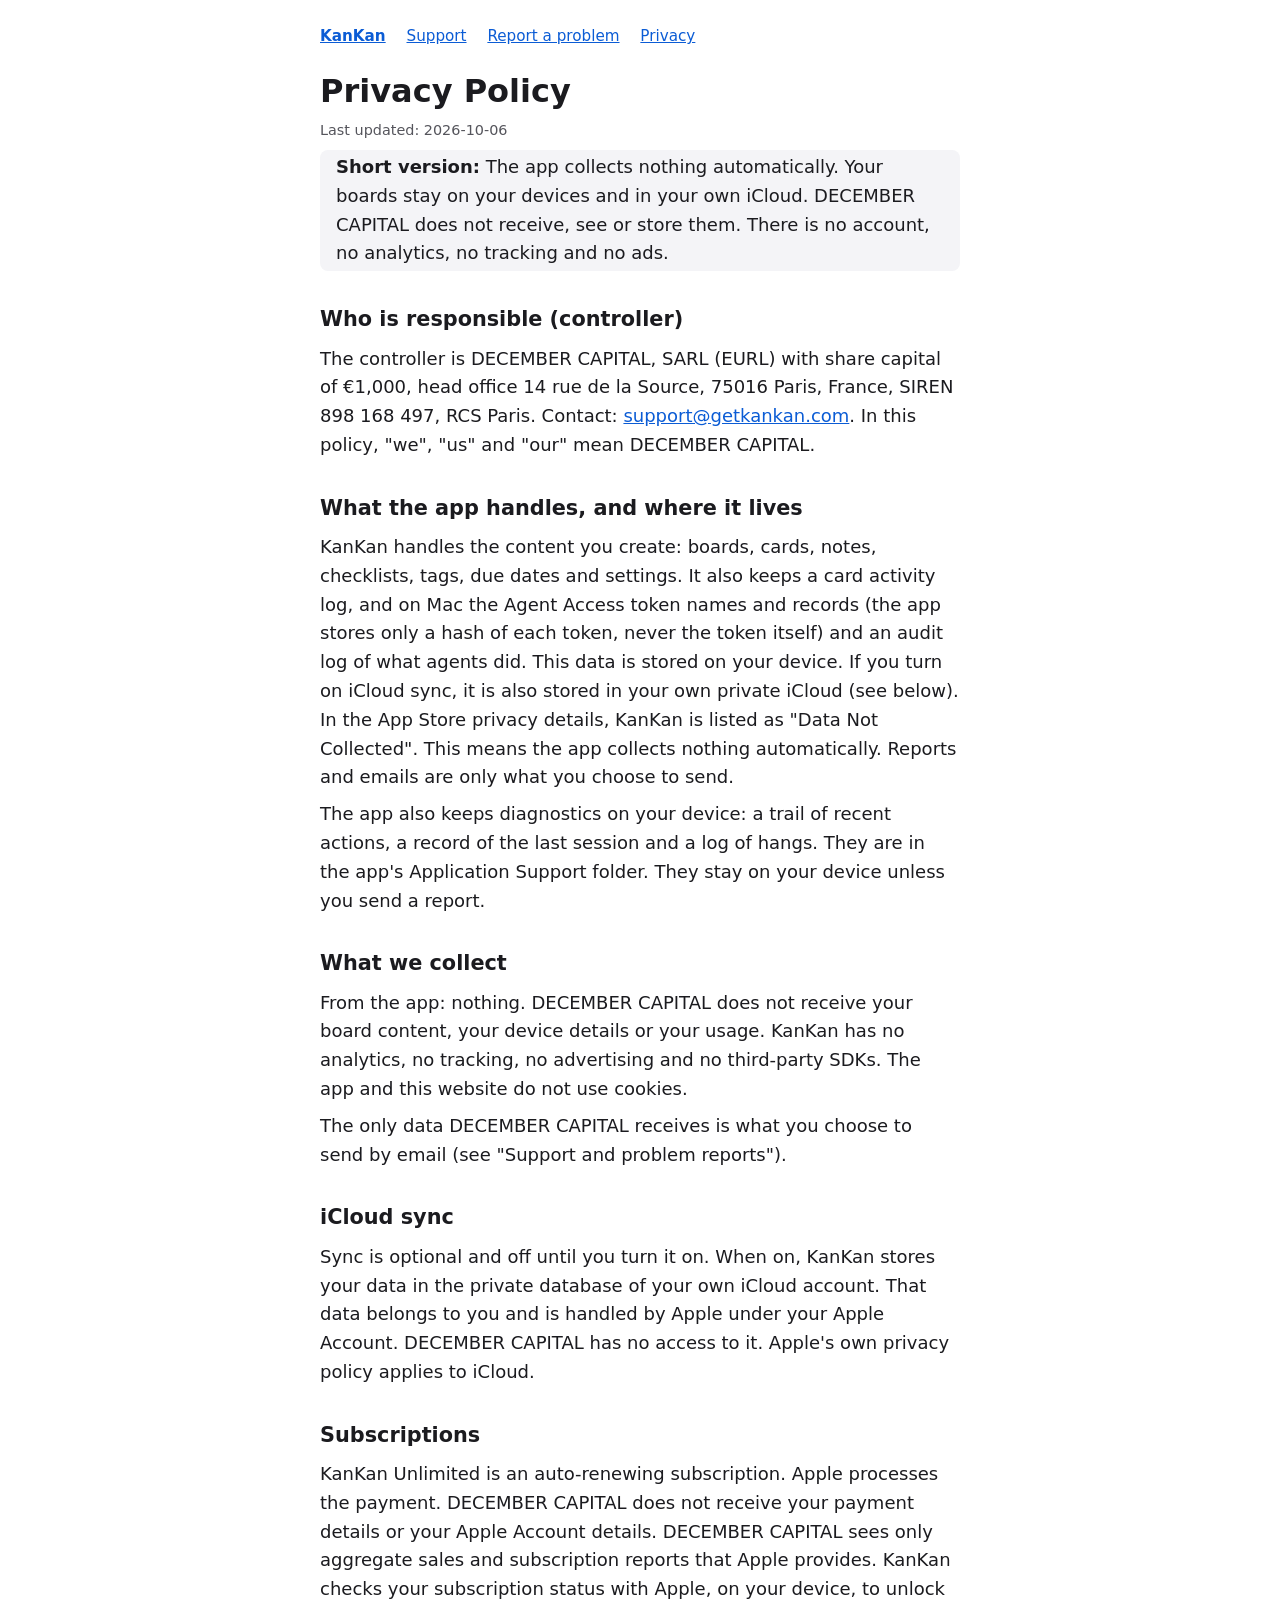
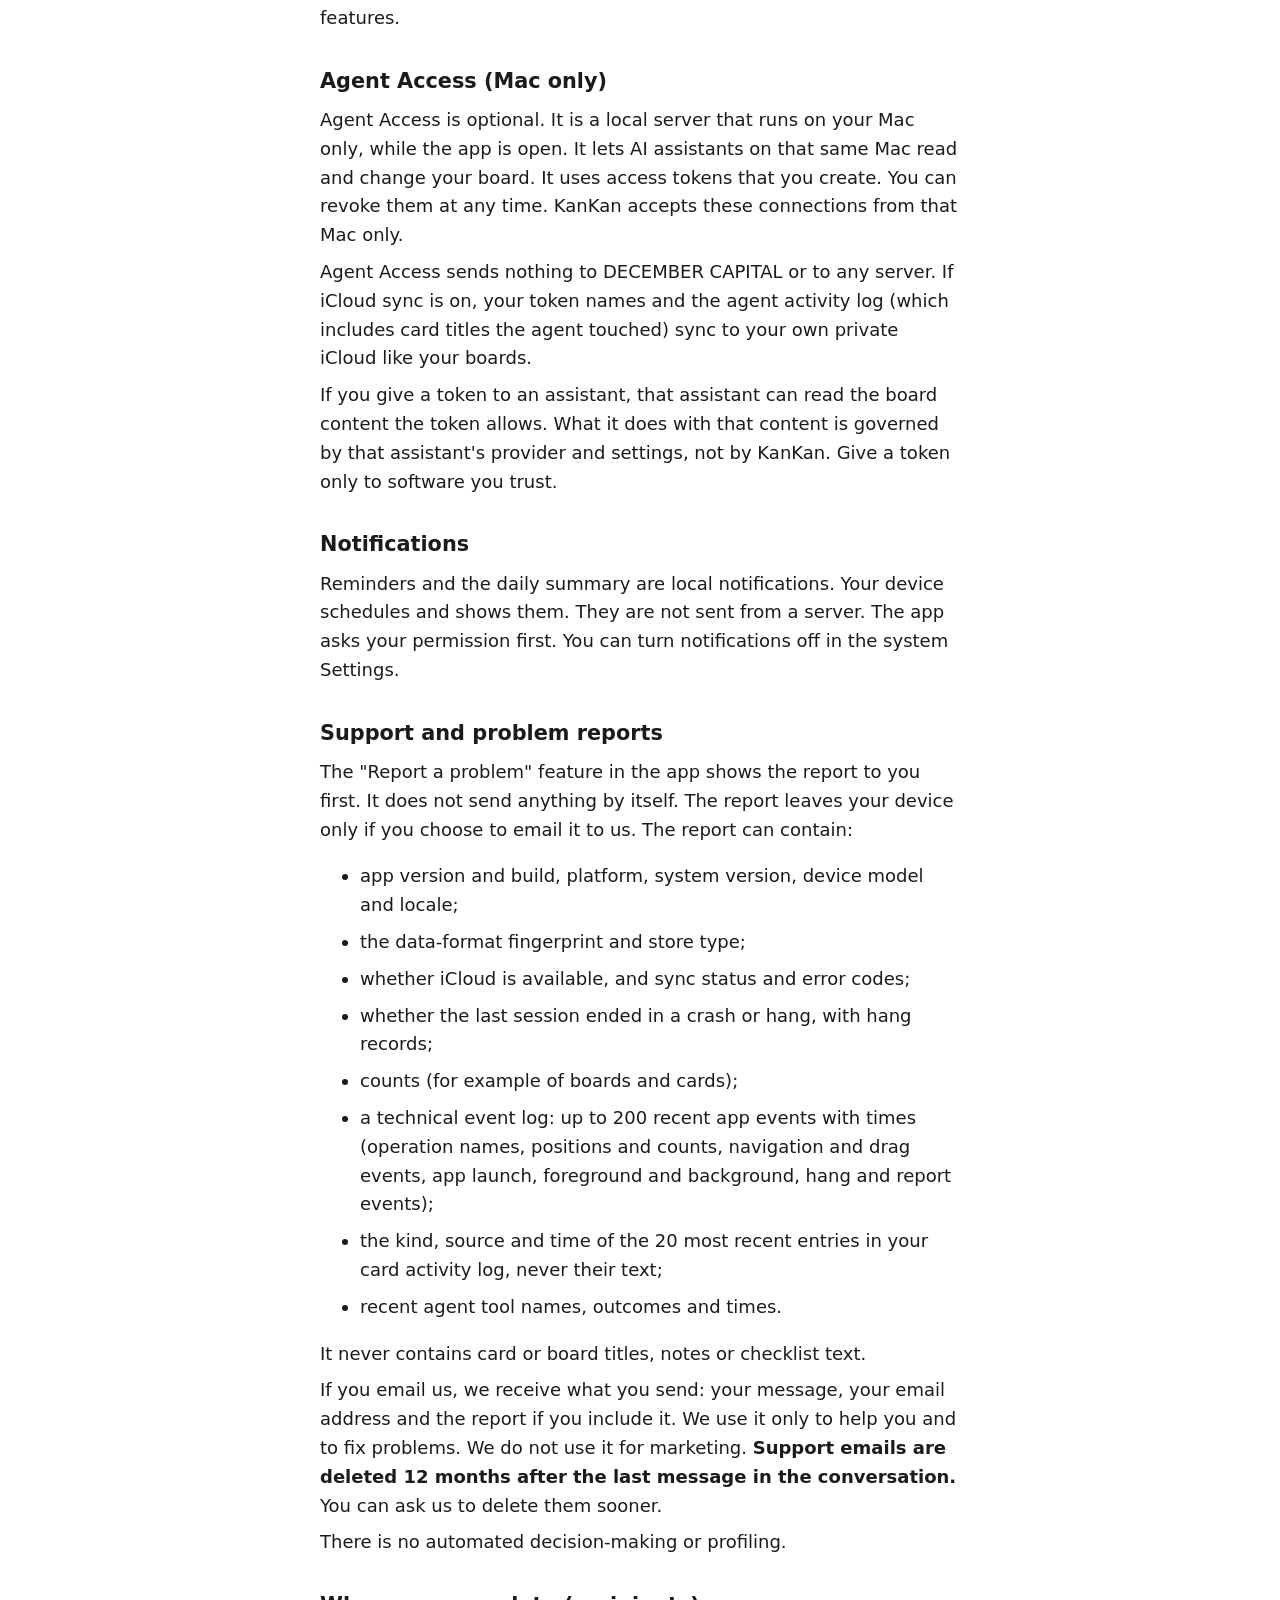
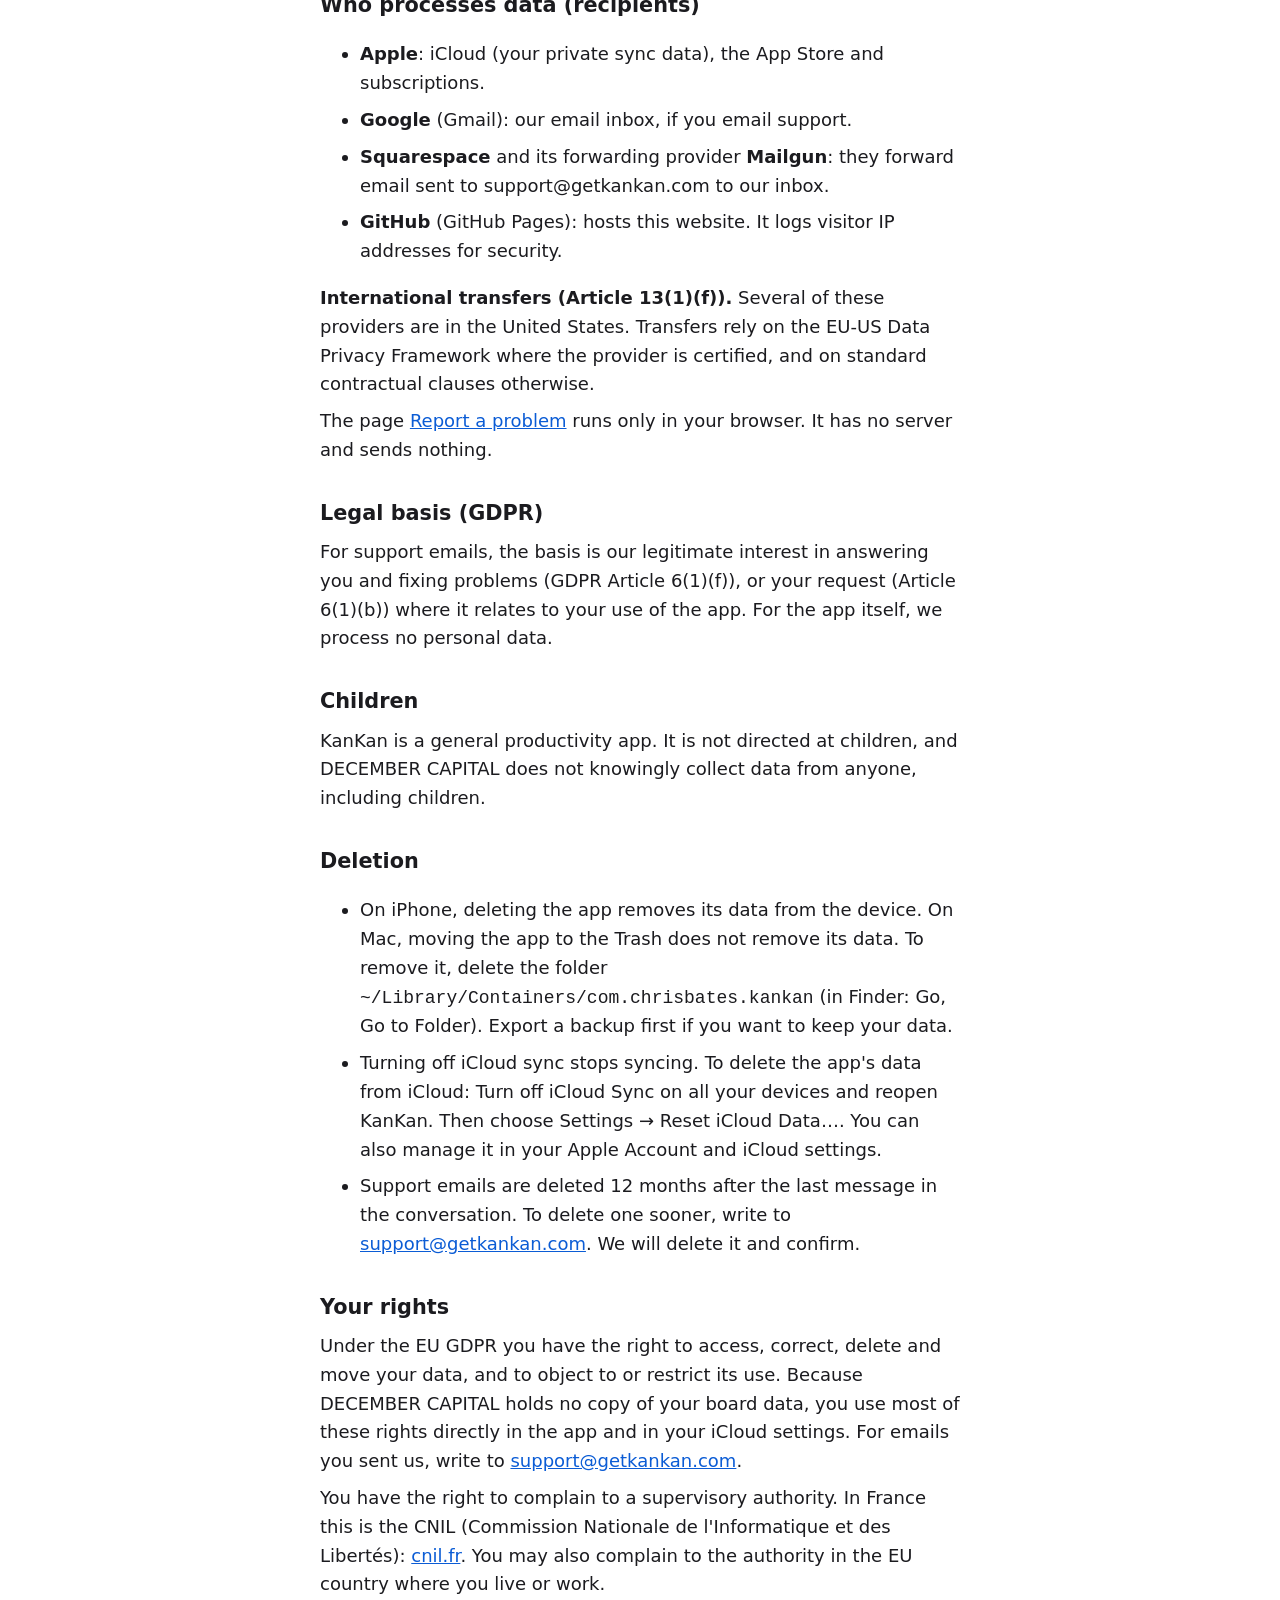
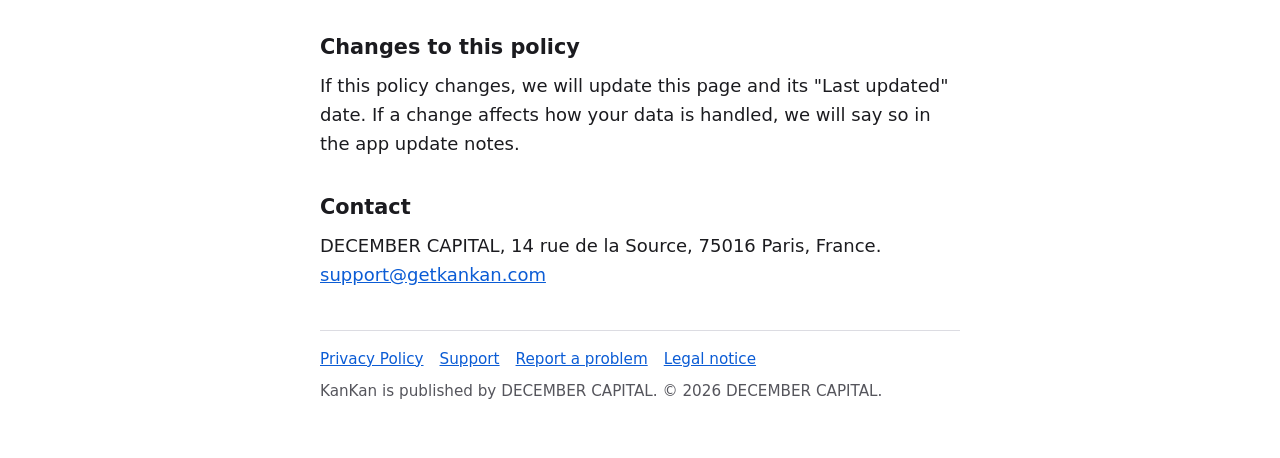
==== privacy.html @ 9ee20c51 "KanKan public website: home, support, privacy, legal notice, report page Co-Authored-By: Claude Opus" ====
<!doctype html>
<html lang="en">
<head>
<meta charset="utf-8">
<meta name="viewport" content="width=device-width,initial-scale=1">
<meta name="color-scheme" content="light dark">
<meta http-equiv="Content-Security-Policy" content="default-src 'none'; script-src 'self'; style-src 'self'; img-src 'self'; base-uri 'none'; form-action 'none'">
<meta name="referrer" content="no-referrer">
<title>KanKan Privacy Policy</title>
<meta name="description" content="How KanKan handles your data. The app collects no data.">
<link rel="stylesheet" href="style.css">
</head>
<body>
<div class="wrap">
<header><nav aria-label="Main"><a href="index.html"><strong>KanKan</strong></a> <a href="support.html">Support</a> <a href="contact.html">Report a problem</a> <a href="privacy.html">Privacy</a></nav></header>
<main>
<h1>Privacy Policy</h1>
<p class="meta">Last updated: 2026-10-06</p>
<p class="note"><strong>Short version:</strong> The app collects nothing automatically. Your boards stay on your devices and in your own iCloud. DECEMBER CAPITAL does not receive, see or store them. There is no account, no analytics, no tracking and no ads.</p>

<h2>Who is responsible (controller)</h2>
<p>The controller is DECEMBER CAPITAL, SARL (EURL) with share capital of &euro;1,000, head office 14 rue de la Source, 75016 Paris, France, SIREN 898 168 497, RCS Paris. Contact: <a href="mailto:support@getkankan.com">support@getkankan.com</a>. In this policy, "we", "us" and "our" mean DECEMBER CAPITAL.</p>

<h2>What the app handles, and where it lives</h2>
<p>KanKan handles the content you create: boards, cards, notes, checklists, tags, due dates and settings. It also keeps a card activity log, and on Mac the Agent Access token names and records (the app stores only a hash of each token, never the token itself) and an audit log of what agents did. This data is stored on your device. If you turn on iCloud sync, it is also stored in your own private iCloud (see below). In the App Store privacy details, KanKan is listed as "Data Not Collected". This means the app collects nothing automatically. Reports and emails are only what you choose to send.</p>
<p>The app also keeps diagnostics on your device: a trail of recent actions, a record of the last session and a log of hangs. They are in the app's Application Support folder. They stay on your device unless you send a report.</p>

<h2>What we collect</h2>
<p>From the app: nothing. DECEMBER CAPITAL does not receive your board content, your device details or your usage. KanKan has no analytics, no tracking, no advertising and no third-party SDKs. The app and this website do not use cookies.</p>
<p>The only data DECEMBER CAPITAL receives is what you choose to send by email (see "Support and problem reports").</p>

<h2>iCloud sync</h2>
<p>Sync is optional and off until you turn it on. When on, KanKan stores your data in the private database of your own iCloud account. That data belongs to you and is handled by Apple under your Apple Account. DECEMBER CAPITAL has no access to it. Apple's own privacy policy applies to iCloud.</p>

<h2>Subscriptions</h2>
<p>KanKan Unlimited is an auto-renewing subscription. Apple processes the payment. DECEMBER CAPITAL does not receive your payment details or your Apple Account details. DECEMBER CAPITAL sees only aggregate sales and subscription reports that Apple provides. KanKan checks your subscription status with Apple, on your device, to unlock features.</p>

<h2>Agent Access (Mac only)</h2>
<p>Agent Access is optional. It is a local server that runs on your Mac only, while the app is open. It lets AI assistants on that same Mac read and change your board. It uses access tokens that you create. You can revoke them at any time. KanKan accepts these connections from that Mac only.</p>
<p>Agent Access sends nothing to DECEMBER CAPITAL or to any server. If iCloud sync is on, your token names and the agent activity log (which includes card titles the agent touched) sync to your own private iCloud like your boards.</p>
<p>If you give a token to an assistant, that assistant can read the board content the token allows. What it does with that content is governed by that assistant's provider and settings, not by KanKan. Give a token only to software you trust.</p>

<h2>Notifications</h2>
<p>Reminders and the daily summary are local notifications. Your device schedules and shows them. They are not sent from a server. The app asks your permission first. You can turn notifications off in the system Settings.</p>

<h2 id="reports">Support and problem reports</h2>
<p>The "Report a problem" feature in the app shows the report to you first. It does not send anything by itself. The report leaves your device only if you choose to email it to us. The report can contain:</p>
<ul>
<li>app version and build, platform, system version, device model and locale;</li>
<li>the data-format fingerprint and store type;</li>
<li>whether iCloud is available, and sync status and error codes;</li>
<li>whether the last session ended in a crash or hang, with hang records;</li>
<li>counts (for example of boards and cards);</li>
<li>a technical event log: up to 200 recent app events with times (operation names, positions and counts, navigation and drag events, app launch, foreground and background, hang and report events);</li>
<li>the kind, source and time of the 20 most recent entries in your card activity log, never their text;</li>
<li>recent agent tool names, outcomes and times.</li>
</ul>
<p>It never contains card or board titles, notes or checklist text.</p>
<p>If you email us, we receive what you send: your message, your email address and the report if you include it. We use it only to help you and to fix problems. We do not use it for marketing. <strong>Support emails are deleted 12 months after the last message in the conversation.</strong> You can ask us to delete them sooner.</p>
<p>There is no automated decision-making or profiling.</p>

<h2>Who processes data (recipients)</h2>
<ul>
<li><strong>Apple</strong>: iCloud (your private sync data), the App Store and subscriptions.</li>
<li><strong>Google</strong> (Gmail): our email inbox, if you email support.</li>
<li><strong>Squarespace</strong> and its forwarding provider <strong>Mailgun</strong>: they forward email sent to support@getkankan.com to our inbox.</li>
<li><strong>GitHub</strong> (GitHub Pages): hosts this website. It logs visitor IP addresses for security.</li>
</ul>
<p><strong>International transfers (Article 13(1)(f)).</strong> Several of these providers are in the United States. Transfers rely on the EU-US Data Privacy Framework where the provider is certified, and on standard contractual clauses otherwise.</p>
<p>The page <a href="contact.html">Report a problem</a> runs only in your browser. It has no server and sends nothing.</p>

<h2>Legal basis (GDPR)</h2>
<p>For support emails, the basis is our legitimate interest in answering you and fixing problems (GDPR Article 6(1)(f)), or your request (Article 6(1)(b)) where it relates to your use of the app. For the app itself, we process no personal data.</p>

<h2>Children</h2>
<p>KanKan is a general productivity app. It is not directed at children, and DECEMBER CAPITAL does not knowingly collect data from anyone, including children.</p>

<h2>Deletion</h2>
<ul>
<li>On iPhone, deleting the app removes its data from the device. On Mac, moving the app to the Trash does not remove its data. To remove it, delete the folder <code>~/Library/Containers/com.chrisbates.kankan</code> (in Finder: Go, Go to Folder). Export a backup first if you want to keep your data.</li>
<li>Turning off iCloud sync stops syncing. To delete the app's data from iCloud: Turn off iCloud Sync on all your devices and reopen KanKan. Then choose Settings &rarr; Reset iCloud Data&hellip;. You can also manage it in your Apple Account and iCloud settings.</li>
<li>Support emails are deleted 12 months after the last message in the conversation. To delete one sooner, write to <a href="mailto:support@getkankan.com">support@getkankan.com</a>. We will delete it and confirm.</li>
</ul>

<h2>Your rights</h2>
<p>Under the EU GDPR you have the right to access, correct, delete and move your data, and to object to or restrict its use. Because DECEMBER CAPITAL holds no copy of your board data, you use most of these rights directly in the app and in your iCloud settings. For emails you sent us, write to <a href="mailto:support@getkankan.com">support@getkankan.com</a>.</p>
<p>You have the right to complain to a supervisory authority. In France this is the CNIL (Commission Nationale de l'Informatique et des Libert&eacute;s): <a href="https://www.cnil.fr/">cnil.fr</a>. You may also complain to the authority in the EU country where you live or work.</p>

<h2>Changes to this policy</h2>
<p>If this policy changes, we will update this page and its "Last updated" date. If a change affects how your data is handled, we will say so in the app update notes.</p>

<h2>Contact</h2>
<p>DECEMBER CAPITAL, 14 rue de la Source, 75016 Paris, France. <a href="mailto:support@getkankan.com">support@getkankan.com</a></p>
</main>
<footer><a href="privacy.html">Privacy Policy</a><a href="support.html">Support</a><a href="contact.html">Report a problem</a><a href="mentions-legales.html">Legal notice</a><p>KanKan is published by DECEMBER CAPITAL. &copy; 2026 DECEMBER CAPITAL.</p></footer>
</div>
</body>
</html>
---- style.css ----
:root{--bg:#fff;--fg:#1b1b1f;--muted:#55555c;--link:#0b5cd5;--rule:#dcdce2;--card:#f4f4f7}
@media (prefers-color-scheme:dark){:root{--bg:#121214;--fg:#ececf0;--muted:#a8a8b2;--link:#7db3ff;--rule:#34343a;--card:#1c1c20}}
*{box-sizing:border-box}
body{margin:0;background:var(--bg);color:var(--fg);font:18px/1.6 system-ui,-apple-system,"Segoe UI",sans-serif}
.wrap{max-width:42rem;margin:0 auto;padding:1.5rem 1rem 3rem}
h1{font-size:2rem;line-height:1.2;margin:1.5rem 0 .5rem}
h2{font-size:1.3rem;margin:2rem 0 .4rem}
h3{font-size:1.05rem;margin:1.4rem 0 .2rem}
p,li{margin:.5rem 0}
a{color:var(--link)}
.lead{font-size:1.25rem;color:var(--muted)}
.meta{color:var(--muted);font-size:.9rem}
.badge{display:inline-block;margin:1rem 0;padding:.7rem 1.2rem;border:2px solid var(--fg);border-radius:.6rem;font-weight:600;text-decoration:none;color:var(--fg)}
.badge:focus,a:focus{outline:3px solid var(--link);outline-offset:2px}
nav,footer{border-top:1px solid var(--rule);margin-top:2.5rem;padding-top:1rem;color:var(--muted);font-size:.95rem}
header nav{border:0;margin:0;padding:0}
nav a,footer a{margin-right:1rem}
.note{background:var(--card);border-radius:.5rem;padding:.2rem 1rem}
/* Contact form */
:root{--error:#b3261e;--ok:#1e7a3a;--field:#fff}
@media (prefers-color-scheme:dark){:root{--error:#ff8a80;--ok:#7ddc94;--field:#1c1c20}}
.field{display:flex;flex-direction:column;gap:.3rem;margin:1.2rem 0}
.field label,legend{font-weight:600}
textarea,input[type=email]{width:100%;font:inherit;color:var(--fg);background:var(--field);border:1px solid var(--muted);border-radius:.5rem;padding:.6rem .7rem}
textarea{min-height:10rem;resize:vertical}
fieldset.kind{border:0;margin:1.2rem 0 0;padding:0}
.check{display:flex;align-items:center;gap:.5rem;margin:.4rem 0;font-weight:400}
.check input{width:1.15rem;height:1.15rem;margin:0;accent-color:var(--link)}
.button{font:inherit;font-weight:600;color:var(--bg);background:var(--fg);border:2px solid var(--fg);border-radius:.6rem;padding:.6rem 1.6rem;cursor:pointer;min-height:44px}
.button:disabled{opacity:.55;cursor:progress}
textarea:focus,input:focus,.button:focus,summary:focus,.report-text:focus,#done-heading:focus{outline:3px solid var(--link);outline-offset:2px}
.status{min-height:1.6em}
.status-error{color:var(--error);font-weight:600}
.report-box{padding:.4rem 1rem 1rem;margin:1.2rem 0}
.report-box h2{margin-top:.6rem;font-size:1.1rem}
summary{cursor:pointer;color:var(--link)}
.report-text{white-space:pre-wrap;word-break:break-word;max-height:20rem;overflow:auto;font-size:.85rem;background:var(--bg);border:1px solid var(--rule);border-radius:.4rem;padding:.6rem}
.reference{font-family:ui-monospace,SFMono-Regular,Menlo,monospace}
[hidden]{display:none!important}

.ph{background:#fff3b0;color:#000;padding:0 .2em;border-radius:.2em}
.actions{display:flex;flex-wrap:wrap;gap:.7rem;margin:1rem 0}
.button.secondary{color:var(--fg);background:transparent}
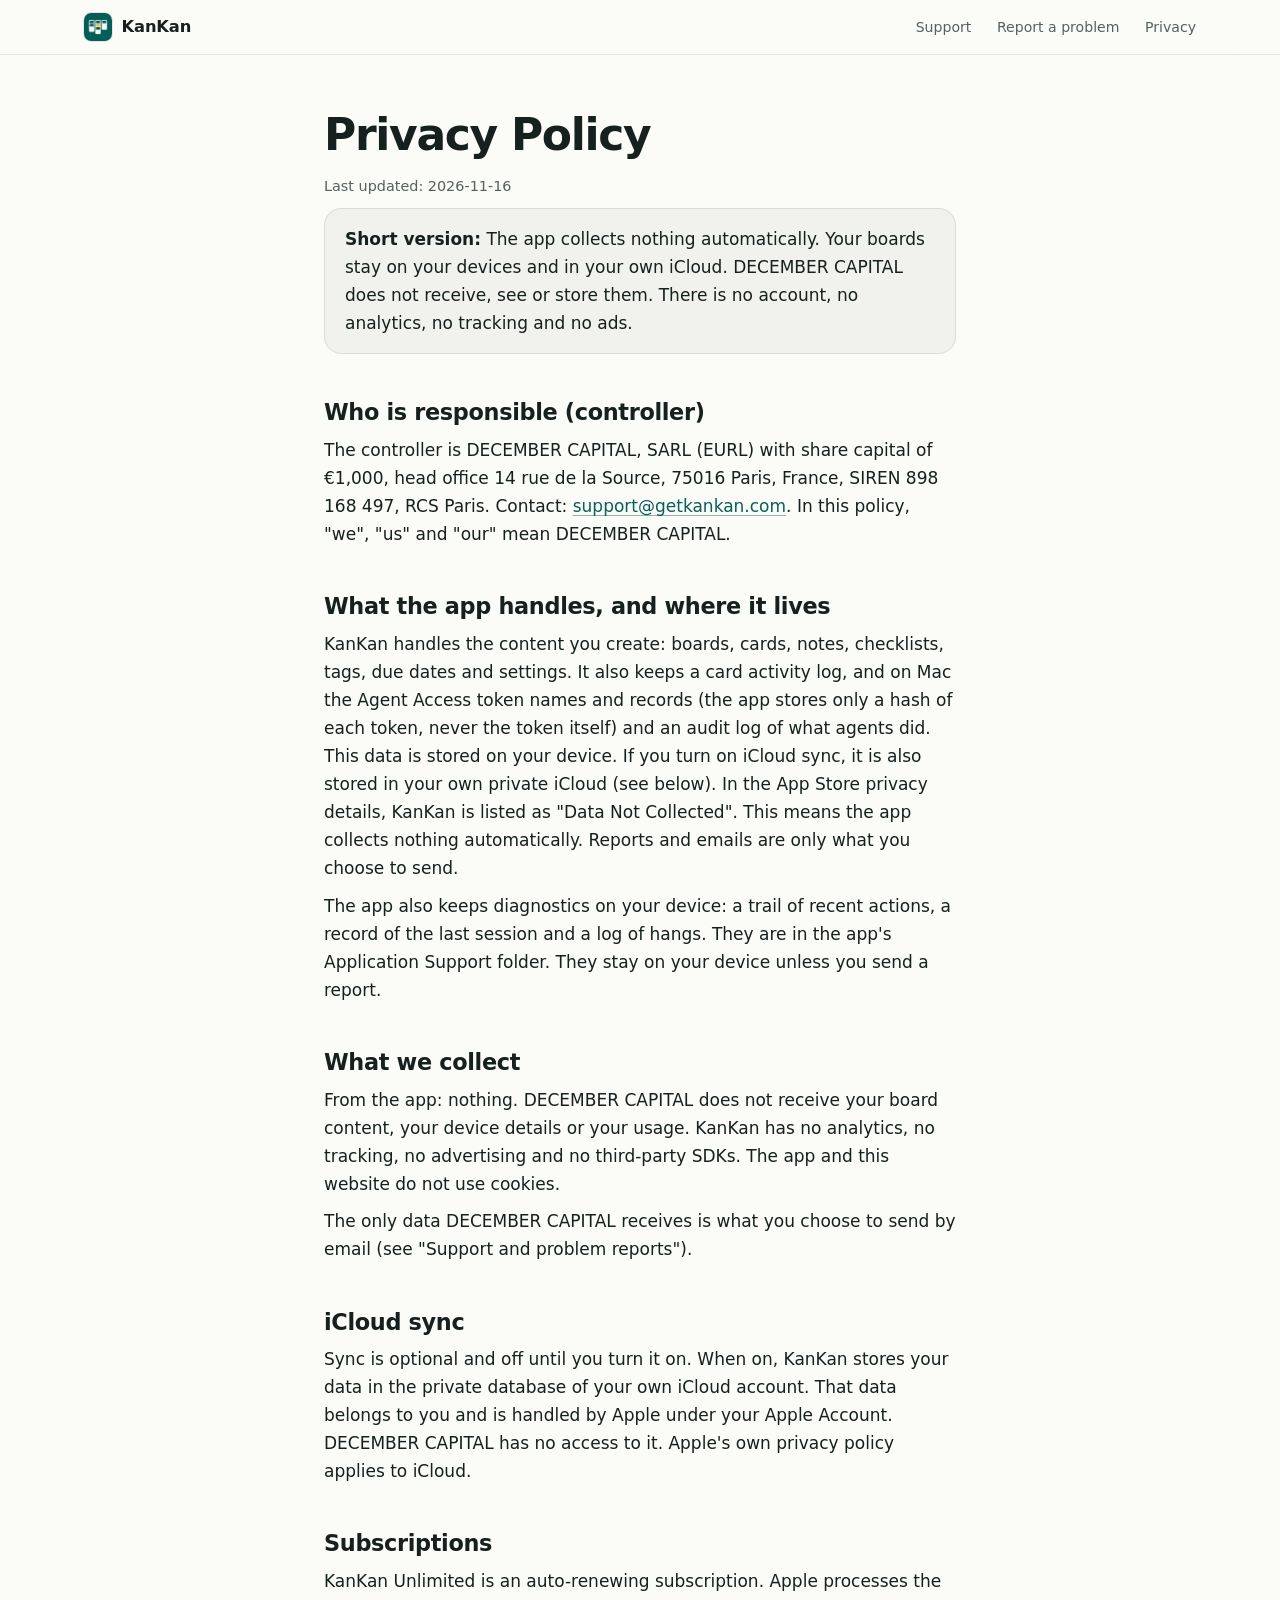
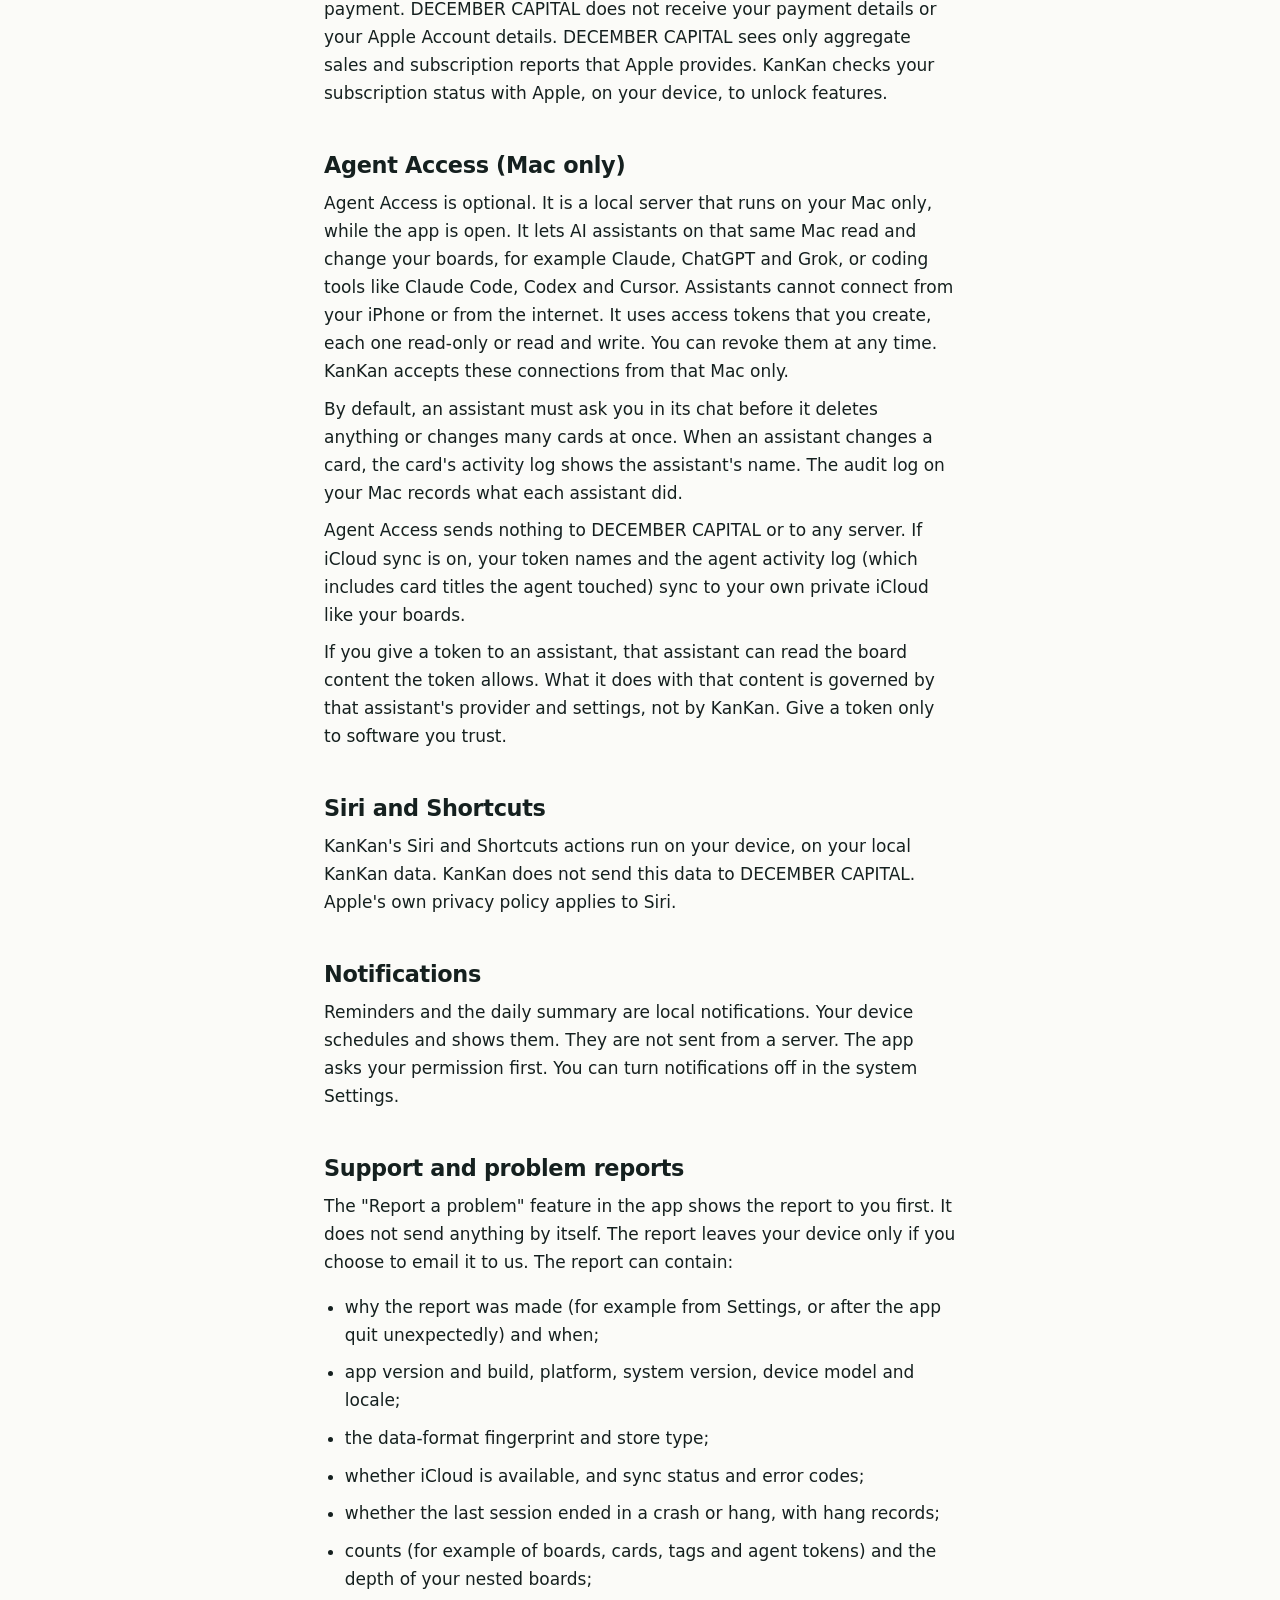
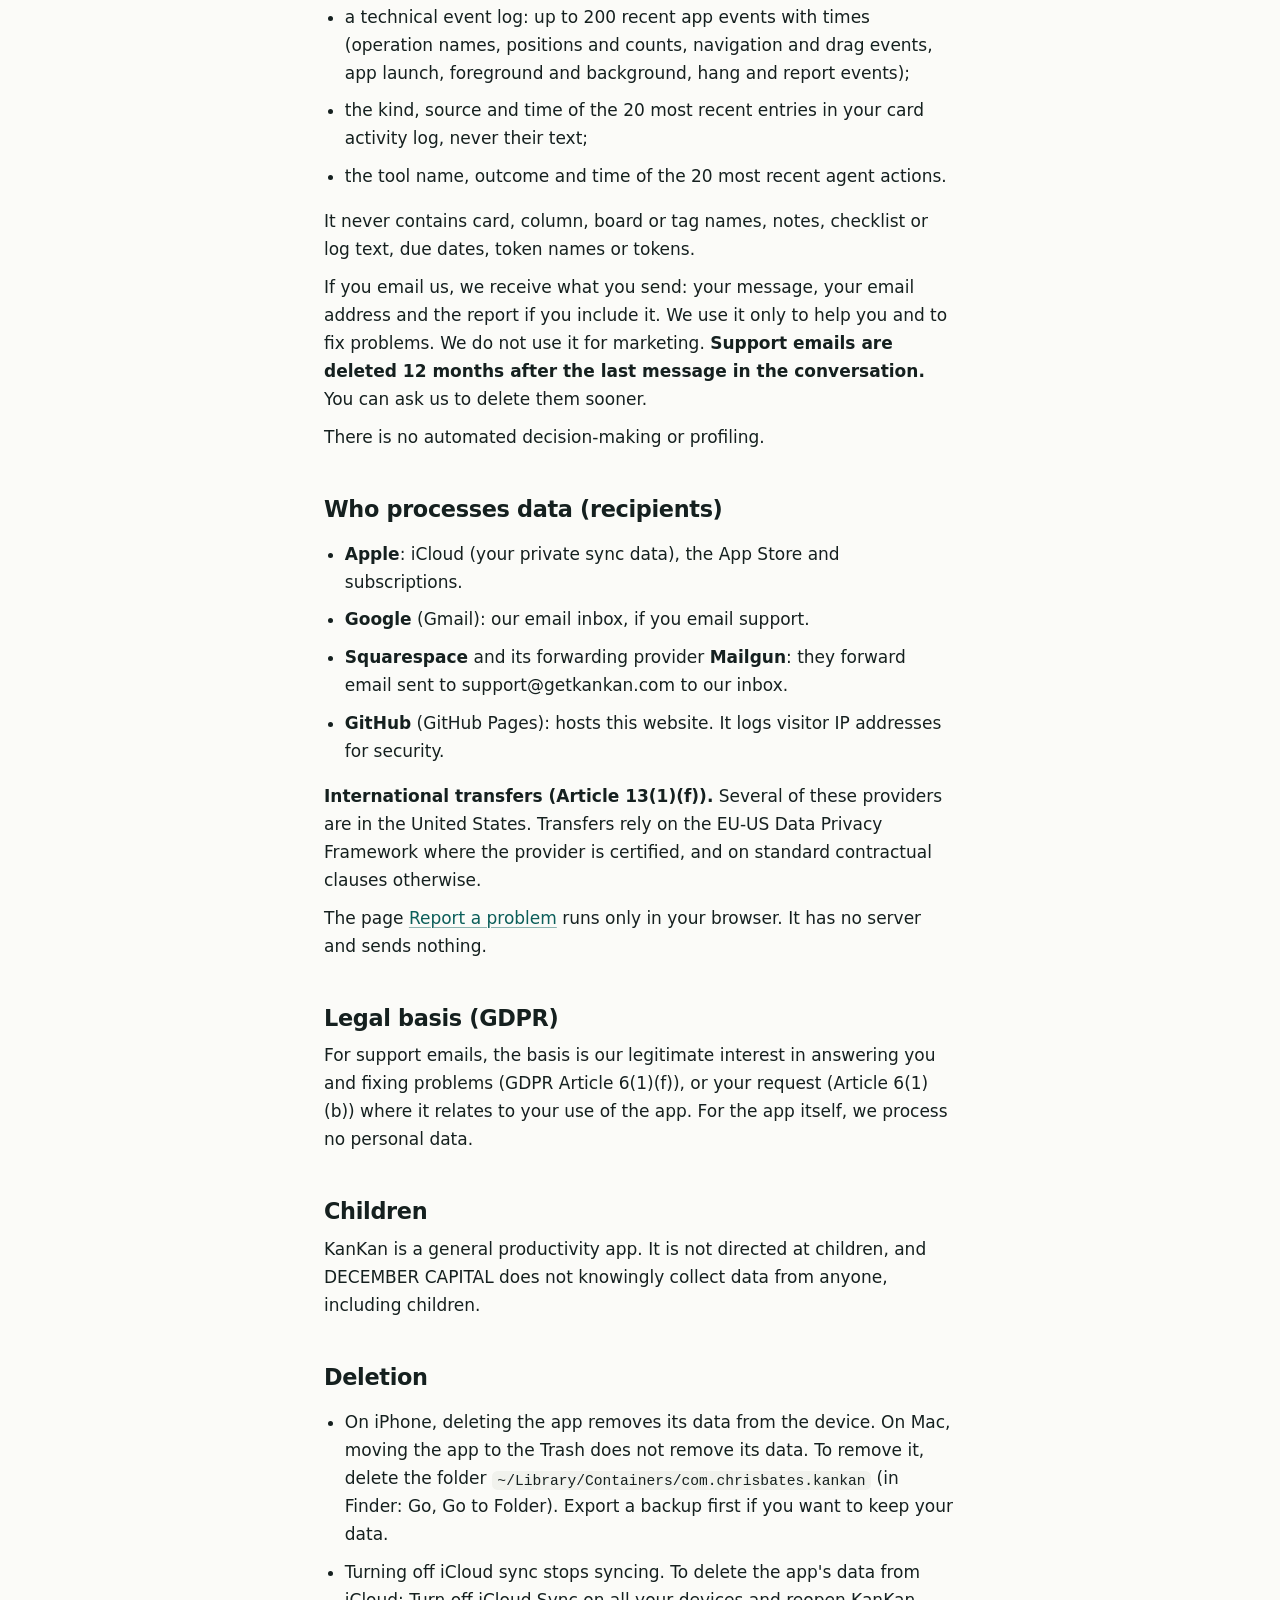
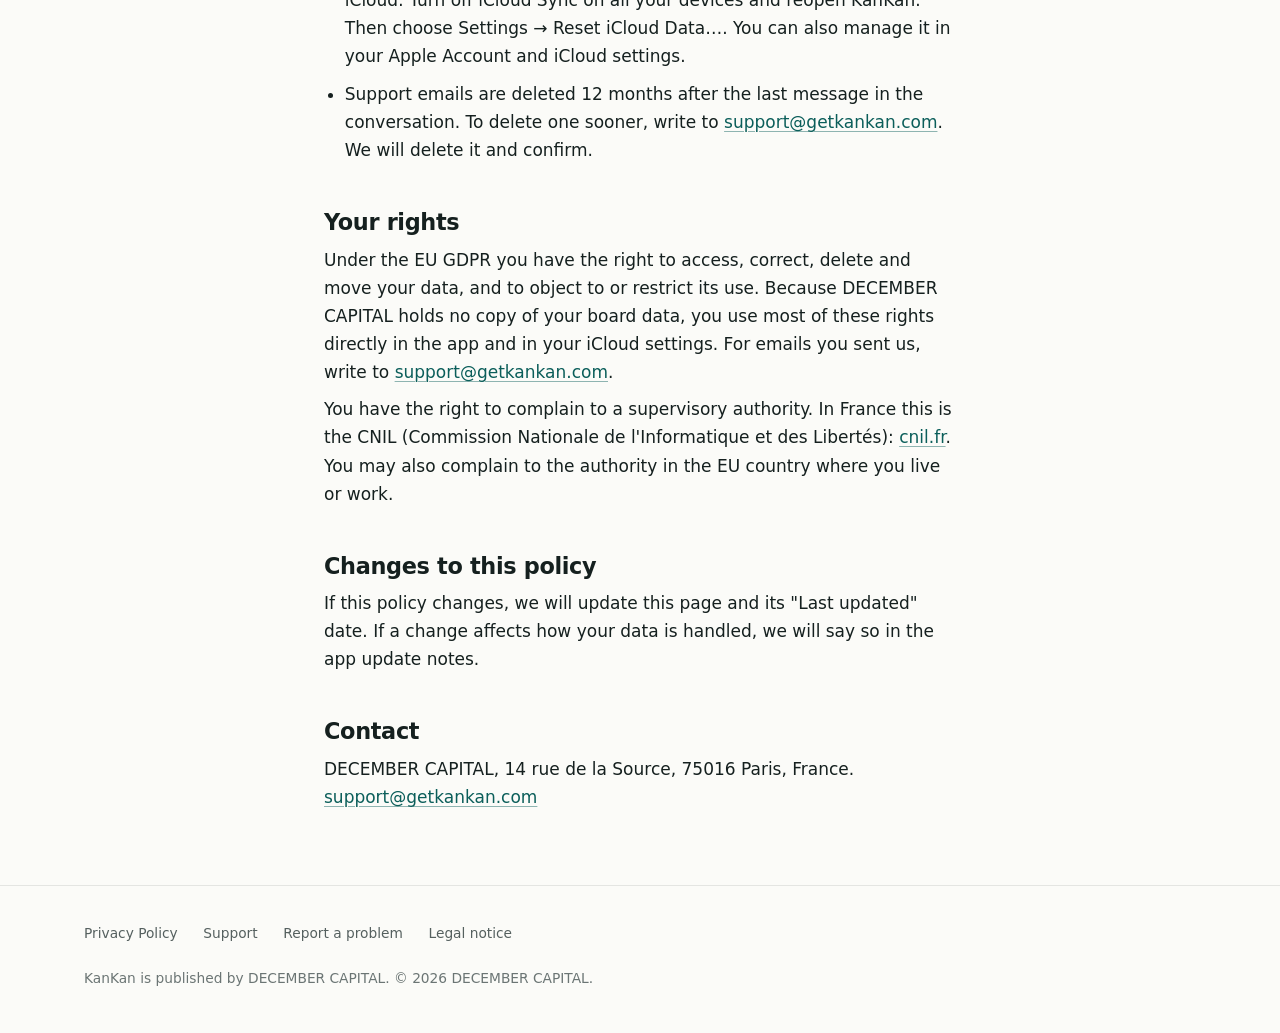
==== commit 5141e451: "Site for 1.0: personal project manager positioning, new video and screenshots - Home page: new hero," ====
--- a/privacy.html
+++ b/privacy.html
@@ -15,7 +15,7 @@
 <header><nav aria-label="Main"><a href="index.html"><strong>KanKan</strong></a> <a href="support.html">Support</a> <a href="contact.html">Report a problem</a> <a href="privacy.html">Privacy</a></nav></header>
 <main>
 <h1>Privacy Policy</h1>
-<p class="meta">Last updated: 2026-10-06</p>
+<p class="meta">Last updated: 2026-11-16</p>
 <p class="note"><strong>Short version:</strong> The app collects nothing automatically. Your boards stay on your devices and in your own iCloud. DECEMBER CAPITAL does not receive, see or store them. There is no account, no analytics, no tracking and no ads.</p>
 
 <h2>Who is responsible (controller)</h2>
@@ -36,9 +36,13 @@
 <p>KanKan Unlimited is an auto-renewing subscription. Apple processes the payment. DECEMBER CAPITAL does not receive your payment details or your Apple Account details. DECEMBER CAPITAL sees only aggregate sales and subscription reports that Apple provides. KanKan checks your subscription status with Apple, on your device, to unlock features.</p>
 
 <h2>Agent Access (Mac only)</h2>
-<p>Agent Access is optional. It is a local server that runs on your Mac only, while the app is open. It lets AI assistants on that same Mac read and change your board. It uses access tokens that you create. You can revoke them at any time. KanKan accepts these connections from that Mac only.</p>
+<p>Agent Access is optional. It is a local server that runs on your Mac only, while the app is open. It lets AI assistants on that same Mac read and change your boards, for example Claude, ChatGPT and Grok, or coding tools like Claude Code, Codex and Cursor. Assistants cannot connect from your iPhone or from the internet. It uses access tokens that you create, each one read-only or read and write. You can revoke them at any time. KanKan accepts these connections from that Mac only.</p>
+<p>By default, an assistant must ask you in its chat before it deletes anything or changes many cards at once. When an assistant changes a card, the card's activity log shows the assistant's name. The audit log on your Mac records what each assistant did.</p>
 <p>Agent Access sends nothing to DECEMBER CAPITAL or to any server. If iCloud sync is on, your token names and the agent activity log (which includes card titles the agent touched) sync to your own private iCloud like your boards.</p>
 <p>If you give a token to an assistant, that assistant can read the board content the token allows. What it does with that content is governed by that assistant's provider and settings, not by KanKan. Give a token only to software you trust.</p>
+
+<h2>Siri and Shortcuts</h2>
+<p>KanKan's Siri and Shortcuts actions run on your device, on your local KanKan data. KanKan does not send this data to DECEMBER CAPITAL. Apple's own privacy policy applies to Siri.</p>
 
 <h2>Notifications</h2>
 <p>Reminders and the daily summary are local notifications. Your device schedules and shows them. They are not sent from a server. The app asks your permission first. You can turn notifications off in the system Settings.</p>
@@ -46,16 +50,17 @@
 <h2 id="reports">Support and problem reports</h2>
 <p>The "Report a problem" feature in the app shows the report to you first. It does not send anything by itself. The report leaves your device only if you choose to email it to us. The report can contain:</p>
 <ul>
+<li>why the report was made (for example from Settings, or after the app quit unexpectedly) and when;</li>
 <li>app version and build, platform, system version, device model and locale;</li>
 <li>the data-format fingerprint and store type;</li>
 <li>whether iCloud is available, and sync status and error codes;</li>
 <li>whether the last session ended in a crash or hang, with hang records;</li>
-<li>counts (for example of boards and cards);</li>
+<li>counts (for example of boards, cards, tags and agent tokens) and the depth of your nested boards;</li>
 <li>a technical event log: up to 200 recent app events with times (operation names, positions and counts, navigation and drag events, app launch, foreground and background, hang and report events);</li>
 <li>the kind, source and time of the 20 most recent entries in your card activity log, never their text;</li>
-<li>recent agent tool names, outcomes and times.</li>
+<li>the tool name, outcome and time of the 20 most recent agent actions.</li>
 </ul>
-<p>It never contains card or board titles, notes or checklist text.</p>
+<p>It never contains card, column, board or tag names, notes, checklist or log text, due dates, token names or tokens.</p>
 <p>If you email us, we receive what you send: your message, your email address and the report if you include it. We use it only to help you and to fix problems. We do not use it for marketing. <strong>Support emails are deleted 12 months after the last message in the conversation.</strong> You can ask us to delete them sooner.</p>
 <p>There is no automated decision-making or profiling.</p>
 
--- a/style.css
+++ b/style.css
@@ -1,43 +1,274 @@
-:root{--bg:#fff;--fg:#1b1b1f;--muted:#55555c;--link:#0b5cd5;--rule:#dcdce2;--card:#f4f4f7}
-@media (prefers-color-scheme:dark){:root{--bg:#121214;--fg:#ececf0;--muted:#a8a8b2;--link:#7db3ff;--rule:#34343a;--card:#1c1c20}}
+/* KanKan website. One shared stylesheet. No external fonts or assets. */
+
+:root{
+  --bg:#fbfbf8;--bg-elev:#ffffff;--fg:#15201f;--muted:#55605f;--faint:#6b7574;
+  --brand:#0b5e5a;--brand-ink:#fafaf6;--brand-soft:rgba(11,94,90,.08);
+  --accent:#ffb03a;--accent-soft:rgba(255,176,58,.2);--accent-ink:#8a5300;
+  --link:#0b5e5a;--focus:#0b7c76;
+  --rule:rgba(21,32,31,.1);--card:#f1f2ed;
+  --shadow:0 1px 2px rgba(11,42,40,.05),0 8px 24px -10px rgba(11,42,40,.14);
+  --error:#b3261e;--ok:#1e7a3a;--field:#fff;
+  --header-bg:rgba(251,251,248,.78);
+  --radius:1.1rem;--max:72rem;
+  color-scheme:light dark;
+}
+@media (prefers-color-scheme:dark){:root{
+  --bg:#0c1312;--bg-elev:#141d1c;--fg:#ecf1ef;--muted:#a3b0ae;--faint:#83908e;
+  --brand:#0e5a56;--brand-ink:#f4f7f5;--brand-soft:rgba(94,208,197,.1);
+  --accent:#ffb03a;--accent-soft:rgba(255,176,58,.16);--accent-ink:#ffc46b;
+  --link:#6fd3c8;--focus:#6fd3c8;
+  --rule:rgba(236,241,239,.1);--card:#162120;
+  --shadow:0 1px 2px rgba(0,0,0,.3),0 10px 28px -12px rgba(0,0,0,.55);
+  --error:#ff8a80;--ok:#7ddc94;--field:#141d1c;
+  --header-bg:rgba(12,19,18,.72);
+}}
+
 *{box-sizing:border-box}
-body{margin:0;background:var(--bg);color:var(--fg);font:18px/1.6 system-ui,-apple-system,"Segoe UI",sans-serif}
-.wrap{max-width:42rem;margin:0 auto;padding:1.5rem 1rem 3rem}
-h1{font-size:2rem;line-height:1.2;margin:1.5rem 0 .5rem}
-h2{font-size:1.3rem;margin:2rem 0 .4rem}
-h3{font-size:1.05rem;margin:1.4rem 0 .2rem}
-p,li{margin:.5rem 0}
-a{color:var(--link)}
-.lead{font-size:1.25rem;color:var(--muted)}
+html{-webkit-text-size-adjust:100%;text-size-adjust:100%;scroll-padding-top:4.5rem}
+@media (prefers-reduced-motion:no-preference){html{scroll-behavior:smooth}}
+body{margin:0;background:var(--bg);color:var(--fg);font:17px/1.65 system-ui,-apple-system,BlinkMacSystemFont,"Segoe UI",Roboto,"Helvetica Neue",sans-serif;-webkit-font-smoothing:antialiased;-moz-osx-font-smoothing:grayscale;overflow-x:clip;text-rendering:optimizeLegibility}
+img,svg,video{display:block;max-width:100%}
+
+/* Page column (legal, support, contact, 404) */
+.wrap{max-width:42rem;margin:0 auto;padding:0 1.25rem 0}
+main{padding:2.5rem 0 4rem}
+
+/* Type */
+h1{font-size:clamp(2.1rem,5.5vw,2.75rem);line-height:1.08;letter-spacing:-.03em;font-weight:700;margin:1rem 0 1rem}
+h2{font-size:1.4rem;line-height:1.25;letter-spacing:-.015em;font-weight:650;margin:2.75rem 0 .6rem}
+h3{font-size:1.06rem;line-height:1.35;letter-spacing:-.005em;font-weight:620;margin:1.75rem 0 .3rem}
+p,li{margin:.6rem 0}
+ul,ol{padding-left:1.3rem}
+strong{font-weight:620}
+a{color:var(--link);text-decoration-thickness:.07em;text-underline-offset:.18em;text-decoration-color:color-mix(in srgb,currentColor 45%,transparent)}
+a:hover{text-decoration-color:currentColor}
+code{font-family:ui-monospace,SFMono-Regular,Menlo,monospace;font-size:.86em;background:var(--card);border-radius:.35rem;padding:.12em .38em;word-break:break-word}
+.lead{font-size:1.2rem;line-height:1.55;color:var(--muted)}
 .meta{color:var(--muted);font-size:.9rem}
+.note{background:var(--card);border:1px solid var(--rule);border-radius:var(--radius);padding:.35rem 1.25rem}
+p.note{padding:1rem 1.25rem}
+
+/* Focus */
+:focus{outline:none}
+:focus-visible{outline:3px solid var(--focus);outline-offset:3px;border-radius:.3rem}
+.badge:focus,a:focus-visible{outline:3px solid var(--focus);outline-offset:3px}
+
+.skip{position:absolute;left:1rem;top:-4rem;z-index:50;background:var(--bg-elev);color:var(--fg);padding:.6rem 1rem;border-radius:.6rem;box-shadow:var(--shadow)}
+.skip:focus{top:.6rem}
+
+/* Header: full width bar on every page, content on a 72rem column */
+header{position:sticky;top:0;z-index:20;margin-inline:calc(50% - 50vw);padding-inline:max(1.25rem,calc(50vw - var(--max) / 2 + 1.25rem));background:var(--header-bg);-webkit-backdrop-filter:saturate(180%) blur(18px);backdrop-filter:saturate(180%) blur(18px);border-bottom:1px solid var(--rule)}
+header nav{display:flex;align-items:center;gap:1.6rem;min-height:3.4rem;font-size:.88rem;border:0;margin:0;padding:0}
+header nav a{color:var(--muted);text-decoration:none;margin:0;transition:color .15s}
+header nav a:hover{color:var(--fg)}
+header nav a:first-child{display:inline-flex;align-items:center;gap:.6rem;margin-right:auto;color:var(--fg);font-size:1.02rem;letter-spacing:-.01em}
+header nav a:first-child strong{font-weight:680}
+header nav a:first-child::before{content:"";flex:none;width:1.75rem;height:1.75rem;border-radius:.45rem;background:url(img/kankan-icon-128.png) center/cover no-repeat;box-shadow:0 0 0 1px var(--rule)}
+@media (max-width:30rem){
+  header nav{gap:1.05rem;font-size:.84rem}
+  header nav a:first-child strong{position:absolute;width:1px;height:1px;overflow:hidden;clip:rect(0 0 0 0);clip-path:inset(50%);white-space:nowrap}
+}
+
+/* Footer */
+footer{margin-inline:calc(50% - 50vw);padding:2.25rem max(1.25rem,calc(50vw - var(--max) / 2 + 1.25rem)) 2.75rem;border-top:1px solid var(--rule);display:flex;flex-wrap:wrap;gap:.5rem 1.6rem;color:var(--muted);font-size:.86rem}
+footer a{color:var(--muted);text-decoration:none;margin:0}
+footer a:hover{color:var(--fg);text-decoration:underline}
+footer p{flex-basis:100%;margin:.9rem 0 0;color:var(--faint)}
+
+/* Legacy */
 .badge{display:inline-block;margin:1rem 0;padding:.7rem 1.2rem;border:2px solid var(--fg);border-radius:.6rem;font-weight:600;text-decoration:none;color:var(--fg)}
-.badge:focus,a:focus{outline:3px solid var(--link);outline-offset:2px}
-nav,footer{border-top:1px solid var(--rule);margin-top:2.5rem;padding-top:1rem;color:var(--muted);font-size:.95rem}
-header nav{border:0;margin:0;padding:0}
-nav a,footer a{margin-right:1rem}
-.note{background:var(--card);border-radius:.5rem;padding:.2rem 1rem}
-/* Contact form */
-:root{--error:#b3261e;--ok:#1e7a3a;--field:#fff}
-@media (prefers-color-scheme:dark){:root{--error:#ff8a80;--ok:#7ddc94;--field:#1c1c20}}
-.field{display:flex;flex-direction:column;gap:.3rem;margin:1.2rem 0}
-.field label,legend{font-weight:600}
-textarea,input[type=email]{width:100%;font:inherit;color:var(--fg);background:var(--field);border:1px solid var(--muted);border-radius:.5rem;padding:.6rem .7rem}
+
+/* ---------- Contact form (contact.html + contact.js) ---------- */
+.field{display:flex;flex-direction:column;gap:.35rem;margin:1.2rem 0}
+.field label,legend{font-weight:620}
+textarea,input[type=email]{width:100%;font:inherit;color:var(--fg);background:var(--field);border:1px solid color-mix(in srgb,var(--muted) 55%,transparent);border-radius:.7rem;padding:.65rem .8rem}
 textarea{min-height:10rem;resize:vertical}
 fieldset.kind{border:0;margin:1.2rem 0 0;padding:0}
 .check{display:flex;align-items:center;gap:.5rem;margin:.4rem 0;font-weight:400}
-.check input{width:1.15rem;height:1.15rem;margin:0;accent-color:var(--link)}
-.button{font:inherit;font-weight:600;color:var(--bg);background:var(--fg);border:2px solid var(--fg);border-radius:.6rem;padding:.6rem 1.6rem;cursor:pointer;min-height:44px}
+.check input{width:1.15rem;height:1.15rem;margin:0;accent-color:var(--brand)}
+.button{font:inherit;font-weight:620;color:var(--brand-ink);background:var(--brand);border:1.5px solid var(--brand);border-radius:999px;padding:.6rem 1.5rem;cursor:pointer;min-height:44px;transition:filter .15s}
+.button:hover{filter:brightness(1.1)}
 .button:disabled{opacity:.55;cursor:progress}
-textarea:focus,input:focus,.button:focus,summary:focus,.report-text:focus,#done-heading:focus{outline:3px solid var(--link);outline-offset:2px}
+.button.secondary{color:var(--fg);background:transparent;border-color:color-mix(in srgb,var(--fg) 30%,transparent)}
+textarea:focus,input:focus,.button:focus,summary:focus,.report-text:focus,#done-heading:focus{outline:3px solid var(--focus);outline-offset:2px}
 .status{min-height:1.6em}
-.status-error{color:var(--error);font-weight:600}
-.report-box{padding:.4rem 1rem 1rem;margin:1.2rem 0}
-.report-box h2{margin-top:.6rem;font-size:1.1rem}
+.status-error{color:var(--error);font-weight:620}
+.report-box{padding:.5rem 1.25rem 1.1rem;margin:1.4rem 0}
+.report-box h2{margin-top:.7rem;font-size:1.12rem}
 summary{cursor:pointer;color:var(--link)}
-.report-text{white-space:pre-wrap;word-break:break-word;max-height:20rem;overflow:auto;font-size:.85rem;background:var(--bg);border:1px solid var(--rule);border-radius:.4rem;padding:.6rem}
+.report-text{white-space:pre-wrap;word-break:break-word;max-height:20rem;overflow:auto;font-size:.85rem;background:var(--bg);border:1px solid var(--rule);border-radius:.6rem;padding:.7rem}
 .reference{font-family:ui-monospace,SFMono-Regular,Menlo,monospace}
 [hidden]{display:none!important}
-
 .ph{background:#fff3b0;color:#000;padding:0 .2em;border-radius:.2em}
 .actions{display:flex;flex-wrap:wrap;gap:.7rem;margin:1rem 0}
-.button.secondary{color:var(--fg);background:transparent}
+
+/* ====================== Home page ====================== */
+.home .wrap{max-width:none;padding:0}
+.home main{padding:0}
+.inner{max-width:var(--max);margin:0 auto;padding:0 1.25rem}
+.home section{position:relative}
+.eyebrow{font-size:.8rem;font-weight:650;letter-spacing:.09em;text-transform:uppercase;color:var(--link);margin:0 0 .9rem}
+.home h2{font-size:clamp(1.85rem,4.2vw,2.75rem);line-height:1.1;letter-spacing:-.03em;font-weight:700;margin:0 0 1rem;max-width:22ch}
+
+/* Hero */
+.hero{padding:clamp(2.5rem,7vw,5.5rem) 0 clamp(3rem,7vw,6rem);overflow:hidden;isolation:isolate}
+.hero::before{content:"";position:absolute;inset:-20% -10% auto;height:120%;z-index:-1;
+  background:radial-gradient(42rem 28rem at 78% 30%,rgba(11,94,90,.16),transparent 70%),radial-gradient(26rem 18rem at 92% 75%,rgba(255,176,58,.16),transparent 70%),radial-gradient(30rem 20rem at 8% 10%,rgba(11,94,90,.06),transparent 70%)}
+@media (prefers-color-scheme:dark){.hero::before{background:radial-gradient(42rem 28rem at 78% 30%,rgba(63,183,174,.2),transparent 70%),radial-gradient(26rem 18rem at 92% 75%,rgba(255,176,58,.1),transparent 70%),radial-gradient(30rem 20rem at 8% 10%,rgba(63,183,174,.07),transparent 70%)}}
+.hero-grid{display:grid;grid-template-columns:minmax(0,1.15fr) minmax(0,.85fr);gap:clamp(2rem,5vw,4rem);align-items:center}
+.hero h1{font-size:clamp(2.2rem,4.7vw,3.75rem);line-height:1.05;letter-spacing:-.04em;font-weight:750;margin:0 0 1rem;max-width:16ch}
+.subline{font-size:clamp(1.2rem,2vw,1.5rem);line-height:1.3;max-width:30ch;letter-spacing:-.02em;font-weight:620;color:var(--fg);margin:0 0 1.4rem;opacity:.72}
+.brandword{color:var(--brand);background:linear-gradient(100deg,#0b5e5a 10%,#13857e 90%);-webkit-background-clip:text;background-clip:text;-webkit-text-fill-color:transparent}
+@media (prefers-color-scheme:dark){.brandword{background:linear-gradient(100deg,#6fd3c8 10%,#a6e6dd 90%);-webkit-background-clip:text;background-clip:text}}
+.hero .lead{font-size:clamp(1.12rem,1.8vw,1.3rem);max-width:34rem;margin:0 0 2rem}
+.cta-row{display:flex;flex-wrap:wrap;align-items:center;gap:1rem 1.6rem}
+.soon{display:inline-flex;align-items:center;gap:.65rem;margin:0;padding:.8rem 1.35rem;border-radius:999px;background:var(--fg);color:var(--bg);font-weight:620;font-size:1rem;letter-spacing:-.005em;box-shadow:var(--shadow)}
+.soon .dot{width:.55rem;height:.55rem;border-radius:50%;background:var(--accent);box-shadow:0 0 0 4px rgba(255,176,58,.28)}
+.textlink{font-weight:600;text-decoration:none}
+.textlink:hover{text-decoration:underline}
+.hero-facts{list-style:none;padding:0;margin:2.2rem 0 0;display:flex;flex-wrap:wrap;gap:.5rem 1.4rem;color:var(--muted);font-size:.92rem}
+.hero-facts li{margin:0;display:flex;align-items:center;gap:.45rem}
+.hero-facts li::before{content:"";width:1rem;height:1rem;flex:none;border-radius:50%;background:var(--brand-soft) url(img/check.svg) center/100% no-repeat}
+
+/* Phone frame + video slot */
+.device{margin:0;display:flex;justify-content:center}
+.phone{position:relative;width:min(19.5rem,74vw);padding:.62rem;border-radius:3.2rem;background:linear-gradient(145deg,#2b3231,#0d1111 45%,#1f2524);box-shadow:inset 0 0 0 1.5px rgba(255,255,255,.12),0 0 0 1px rgba(0,0,0,.35),0 50px 90px -30px rgba(11,60,57,.55),0 30px 50px -30px rgba(0,0,0,.45)}
+.phone::before{content:"";position:absolute;right:-3px;top:24%;width:3px;height:12%;border-radius:0 3px 3px 0;background:#1a1f1f}
+.screen{position:relative;aspect-ratio:1320/2868;border-radius:2.6rem;overflow:hidden;background:#f4f4ef;transform:translateZ(0)}
+.screen img,.screen video{position:absolute;inset:0;width:100%;height:100%;object-fit:cover}
+.screen picture{position:absolute;inset:0}
+html:not(.js) .screen video{display:none}
+.screen video{opacity:0;transition:opacity .3s}
+.screen video.is-live{opacity:1}
+.device{flex-direction:column;align-items:center;gap:1rem}
+.vbtn{display:inline-flex;align-items:center;gap:.5rem;font:inherit;font-size:.82rem;font-weight:600;color:var(--muted);background:var(--bg-elev);border:1px solid var(--rule);border-radius:999px;padding:.4rem .85rem .4rem .65rem;min-height:2.25rem;cursor:pointer;box-shadow:var(--shadow)}
+.vbtn:hover{color:var(--fg)}
+.vbtn-icon{width:.8rem;height:.8rem;background:linear-gradient(90deg,currentColor 0 35%,transparent 35% 65%,currentColor 65%)}
+.vbtn.is-paused .vbtn-icon{background:currentColor;clip-path:polygon(10% 0,100% 50%,10% 100%)}
+.vh{position:absolute;width:1px;height:1px;overflow:hidden;clip:rect(0 0 0 0);clip-path:inset(50%);white-space:nowrap}
+
+/* How it works */
+.how{padding:clamp(4rem,9vw,7.5rem) 0;border-top:1px solid var(--rule)}
+.section-lead{color:var(--muted);font-size:1.1rem;margin:0;max-width:36rem}
+.walk{list-style:none;counter-reset:step;padding:0;margin:3rem 0 0;display:grid;grid-template-columns:repeat(4,minmax(0,1fr));gap:2rem 1.5rem}
+.walk li{counter-increment:step;margin:0}
+.walk h3{margin:1.4rem 0 .35rem;font-size:1.08rem;display:flex;align-items:baseline;gap:.55rem}
+.walk h3::before{content:counter(step);flex:none;display:inline-grid;place-items:center;width:1.55rem;height:1.55rem;border-radius:50%;background:var(--brand-soft);color:var(--link);font-size:.78rem;font-weight:700;transform:translateY(-.1rem)}
+.walk p{margin:0;color:var(--muted);font-size:.95rem;line-height:1.55}
+.mini-phone{margin:0;padding:.38rem;border-radius:1.9rem;background:linear-gradient(145deg,#2b3231,#0d1111 45%,#1f2524);box-shadow:inset 0 0 0 1px rgba(255,255,255,.12),0 24px 44px -24px rgba(11,60,57,.5),0 12px 24px -16px rgba(0,0,0,.35);max-width:15rem}
+.mini-phone img{width:100%;height:auto;border-radius:1.55rem;background:#f2f2f7}
+@media (prefers-color-scheme:dark){.mini-phone img{background:#000}.mini-phone,.phone{outline:1px solid rgba(255,255,255,.1);outline-offset:0}}
+
+
+/* Activity log */
+.activity{padding:clamp(4rem,9vw,7rem) 0;border-top:1px solid var(--rule)}
+.act-grid{display:grid;grid-template-columns:minmax(0,1fr) minmax(0,1fr);gap:clamp(2rem,5vw,4.5rem);align-items:center}
+.act-list{list-style:none;padding:0;margin:2rem 0 1.5rem;display:grid;gap:1rem}
+.act-list li{margin:0;padding-left:1.6rem;position:relative;color:var(--muted)}
+.act-list li::before{content:"";position:absolute;left:0;top:.5rem;width:.6rem;height:.6rem;border-radius:50%;background:var(--accent);box-shadow:0 0 0 4px var(--accent-soft)}
+.act-list strong{color:var(--fg)}
+.act-copy .meta{max-width:30rem}
+.act-shots{display:flex;justify-content:center}
+.act-shots .mini-phone{width:100%;max-width:17rem}
+.assistants-shot{margin-top:2.5rem}
+.walk-2{grid-template-columns:repeat(2,minmax(0,17rem));gap:2rem 4rem}
+.activity{border-top:0;padding-top:clamp(1rem,3vw,2rem)}
+.feature-grid.fg-4{grid-template-columns:repeat(4,minmax(0,1fr))}
+.how .inner{display:grid;grid-template-columns:minmax(0,1fr) auto;column-gap:clamp(2rem,5vw,4.5rem);align-items:start}
+.how .inner>*:not(.walk){grid-column:1}
+.how .inner{grid-template-rows:auto auto auto auto 1fr}
+.how .walk-2{grid-column:2;grid-row:1 / span 5;margin:0}
+.how .section-lead+.section-lead{margin-top:.9rem}
+.how .eyebrow{margin-top:4rem}
+.bigger{padding:clamp(4rem,9vw,7rem) 0;border-top:1px solid var(--rule)}
+.pair{display:grid;grid-template-columns:repeat(2,minmax(0,1fr));gap:1.5rem;margin:3rem 0 1rem}
+.pair-item{display:grid;grid-template-columns:minmax(0,11.5rem) minmax(0,1fr);gap:1.75rem;align-items:center;padding:clamp(1.25rem,2.5vw,2rem);border-radius:1.6rem;background:var(--card);border:1px solid var(--rule)}
+.pair-item h3{margin:0 0 .45rem;font-size:1.2rem;letter-spacing:-.015em}
+.pair-item p{margin:0;color:var(--muted);font-size:.97rem;line-height:1.55}
+.pair-1{grid-template-columns:1fr}
+.pair-1 .pair-item{grid-template-columns:minmax(0,13rem) minmax(0,1fr);gap:clamp(2rem,6vw,5rem);padding:clamp(1.5rem,4vw,3rem) clamp(1.5rem,5vw,4rem)}
+.pair-1 .pair-item h3{font-size:clamp(1.35rem,2.4vw,1.75rem);letter-spacing:-.025em;margin-bottom:.7rem}
+.pair-1 .pair-item p{font-size:1.05rem;max-width:34rem}
+.focus-sec{border-top:1px solid var(--rule);padding-top:clamp(4rem,9vw,7rem)}
+.nest2{display:grid;grid-template-columns:minmax(0,13rem) auto minmax(0,13rem) minmax(0,1fr);gap:1.5rem 2rem;align-items:center;margin:3rem 0 1.5rem;padding:clamp(1.5rem,4vw,3rem);border-radius:1.75rem;background:var(--card);border:1px solid var(--rule)}
+.nest-step{margin:0}
+.nest-step figcaption{margin-top:1rem;font-size:.9rem;line-height:1.45;color:var(--muted);text-align:center}
+.nest-arrow{display:flex;flex-direction:column;align-items:center;gap:.5rem;max-width:7.5rem;text-align:center;color:var(--link);font-size:.78rem;font-weight:650;line-height:1.3}
+.nest-text{padding-left:clamp(0rem,2vw,1.5rem)}
+.nest-text h3{margin:0 0 .6rem;font-size:clamp(1.3rem,2.2vw,1.6rem);letter-spacing:-.025em}
+.nest-text p{margin:0;color:var(--muted)}
+.hl{position:relative}
+.hl .ring{position:absolute;left:49.848%;top:16.981%;width:39.318%;height:6.311%;border-radius:5% / 14.4%;box-shadow:0 0 0 2px var(--accent),0 0 0 6px var(--accent-soft);pointer-events:none}
+.tagline{font-size:clamp(1.3rem,2.6vw,1.6rem);font-weight:620;letter-spacing:-.02em;color:var(--link);margin:0 0 .6rem}
+
+/* Features */
+.features{padding:clamp(4rem,9vw,7.5rem) 0;background:linear-gradient(180deg,transparent,var(--card) 40%,transparent)}
+.feature-grid{list-style:none;padding:0;margin:3rem 0 0;display:grid;grid-template-columns:repeat(3,minmax(0,1fr));gap:1rem}
+.feature-grid li{margin:0;padding:1.5rem 1.4rem 1.6rem;background:var(--bg-elev);border:1px solid var(--rule);border-radius:var(--radius);box-shadow:var(--shadow)}
+.feature-grid h3{margin:1rem 0 .4rem;font-size:1.05rem}
+.feature-grid p{margin:0;color:var(--muted);font-size:.95rem;line-height:1.55}
+.feature-grid+.meta{margin-top:1.5rem;max-width:44rem}
+.ficon{width:2.6rem;height:2.6rem;padding:.55rem;border-radius:.8rem;background:var(--brand-soft);fill:none;stroke:var(--link);stroke-width:1.7;stroke-linecap:round;stroke-linejoin:round}
+
+/* Privacy band */
+.privacy-band{padding:clamp(1rem,4vw,2.5rem) 0 clamp(4rem,8vw,6rem)}
+.band{display:grid;grid-template-columns:minmax(0,1fr) minmax(0,1fr);gap:clamp(2rem,5vw,4rem);align-items:center;padding:clamp(2rem,5vw,3.75rem);border-radius:2rem;background:radial-gradient(40rem 22rem at 100% 0,rgba(255,176,58,.16),transparent 60%),linear-gradient(150deg,#0e6a65,#0b5e5a 45%,#08443f);color:#eef5f3}
+@media (prefers-color-scheme:dark){.band{background:radial-gradient(40rem 22rem at 100% 0,rgba(255,176,58,.1),transparent 60%),linear-gradient(150deg,#0f4f4b,#0b3d3a 50%,#082c2a);box-shadow:inset 0 0 0 1px rgba(255,255,255,.06)}}
+.band .eyebrow{color:#ffc46b}
+.band h2{color:#fff}
+.band p{color:rgba(238,245,243,.85);margin:.8rem 0 0;max-width:32rem}
+.band a{color:#fff;font-weight:600}
+.band :focus-visible{outline-color:#ffc46b}
+.band-list{list-style:none;padding:0;margin:0;display:grid;gap:.75rem}
+.band-list li{margin:0;padding:1.05rem 1.25rem;border-radius:1rem;background:rgba(255,255,255,.07);border:1px solid rgba(255,255,255,.1);color:rgba(238,245,243,.82);font-size:.97rem}
+.band-list strong{display:block;color:#fff;font-size:1.02rem}
+
+/* Closing */
+.closing{padding:clamp(3rem,7vw,5rem) 0 clamp(4rem,8vw,6.5rem);text-align:center}
+.closing-icon{margin:0 auto 1.4rem;width:6rem;height:6rem;border-radius:1.4rem;box-shadow:0 18px 40px -16px rgba(11,94,90,.6),0 0 0 1px var(--rule)}
+.home .closing h2{margin:0 auto .4rem;max-width:none}
+.closing-lead{font-size:1.1rem;color:var(--muted);margin:0 0 1.2rem}
+.home footer{padding-top:2rem}
+
+/* Responsive */
+@media (max-width:60rem){
+  .hero-grid{grid-template-columns:1fr}
+  .hero h1{max-width:17ch}
+  .device{margin-top:1rem}
+  .feature-grid{grid-template-columns:repeat(2,minmax(0,1fr))}
+  .band{grid-template-columns:1fr}
+  .walk{gap:2.5rem 2rem}
+  .feature-grid.fg-4{grid-template-columns:repeat(2,minmax(0,1fr))}
+  .how .inner{display:block}
+  .how .eyebrow{margin-top:0}
+  .how .walk-2{margin-top:2.5rem}
+  .pair{grid-template-columns:1fr}
+  .nest2{grid-template-columns:minmax(0,13rem) auto minmax(0,13rem);justify-content:center}
+  .nest-text{grid-column:1 / -1;padding:1rem 0 0;max-width:36rem}
+  .walk .mini-phone{max-width:14rem}
+  .act-grid{grid-template-columns:1fr}
+  .focus-sec .act-shots{order:2}
+}
+@media (max-width:44rem){
+  .feature-grid{grid-template-columns:1fr}
+  .walk-2{grid-template-columns:repeat(2,minmax(0,1fr));gap:1.25rem}
+  .walk-2 h3{font-size:1rem}
+  .feature-grid.fg-4{grid-template-columns:1fr}
+  .nest2{grid-template-columns:minmax(0,15rem);justify-content:center;padding:1.5rem 1.25rem}
+  .nest-arrow{max-width:none;flex-direction:row;justify-content:center}
+  .nest-arrow svg{transform:rotate(90deg)}
+  .pair-item,.pair-1 .pair-item{grid-template-columns:minmax(0,8.5rem) minmax(0,1fr);gap:1.1rem;padding:1rem}
+  .pair-1 .pair-item h3{font-size:1.1rem}
+  .pair-1 .pair-item p{font-size:.92rem}
+  .pair-item h3{font-size:1.05rem}
+  .pair-item p{font-size:.9rem}
+  .act-shots .mini-phone{max-width:15rem}
+  .band{border-radius:1.5rem}
+  .phone{width:min(16.5rem,70vw);border-radius:2.8rem;padding:.55rem}
+  .screen{border-radius:2.3rem}
+  .feature-grid li{display:grid;grid-template-columns:auto minmax(0,1fr);column-gap:1rem;padding:1.15rem 1.15rem 1.25rem}
+  .feature-grid .ficon{grid-row:span 2}
+  .feature-grid h3{margin:.3rem 0 .25rem}
+}
+
+@media (prefers-reduced-motion:reduce){*{transition:none!important;animation:none!important}}
